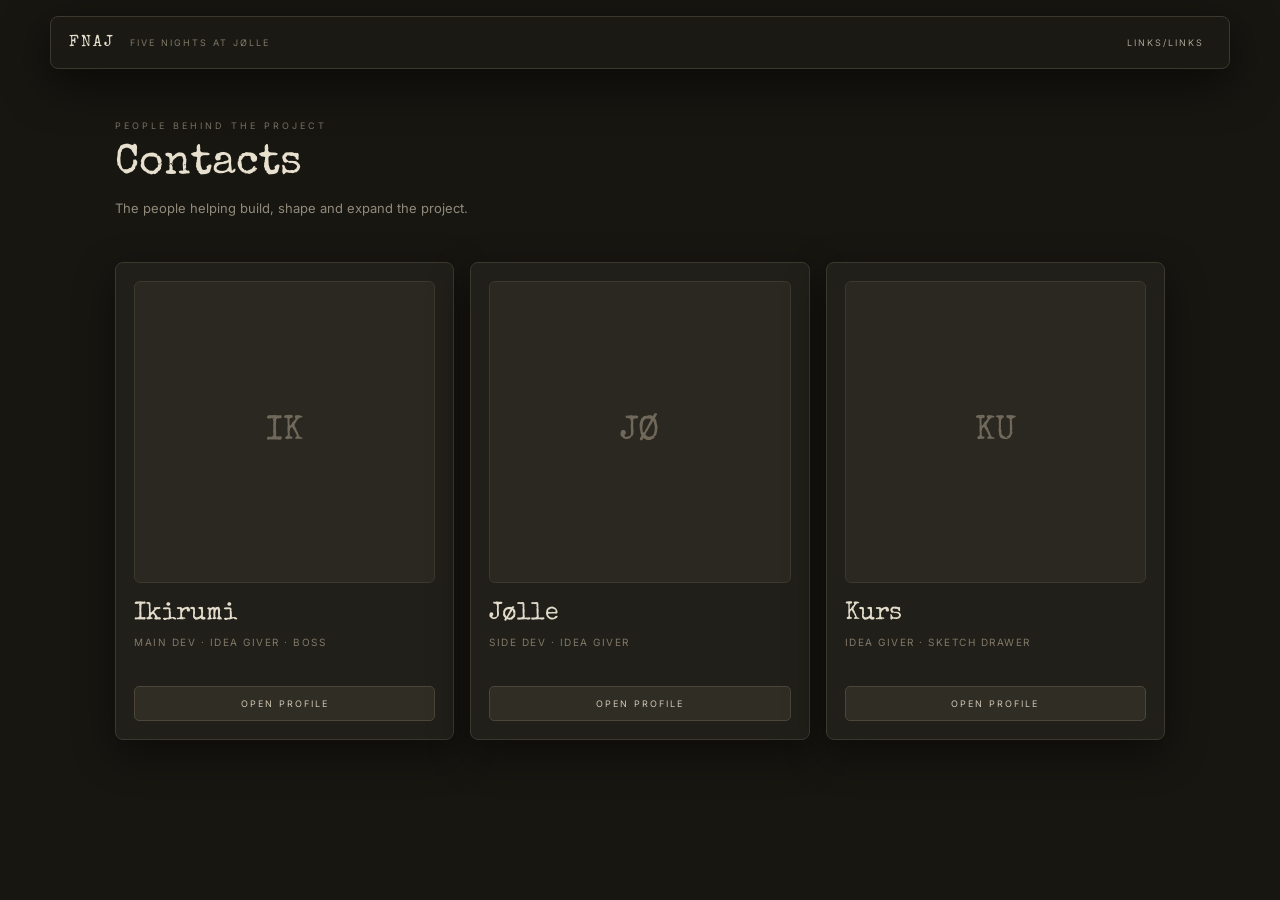
==== contacts/index.html @ e5ec55b0 "Add contacts page and profiles" ====
<!DOCTYPE html><html lang="en"><head><meta charset="UTF-8"><meta name="viewport" content="width=device-width,initial-scale=1"><title>Contacts — FNAJ</title><link rel="preconnect" href="https://fonts.googleapis.com"><link rel="preconnect" href="https://fonts.gstatic.com" crossorigin><link href="https://fonts.googleapis.com/css2?family=Inter:wght@400;500;600&family=Special+Elite&display=swap" rel="stylesheet"><link rel="stylesheet" href="../dropdown/style.css"><style>
*{box-sizing:border-box}html{scroll-behavior:smooth}body{margin:0;min-height:100vh;background:#171611;color:#d9d2c2;font-family:Inter,Arial,sans-serif;padding:120px 22px 70px}main{max-width:1050px;margin:auto}.eyebrow{font-size:9px;letter-spacing:3px;text-transform:uppercase;color:#777164;margin-bottom:12px}.title{font:42px "Special Elite",serif;color:#e8e0cf;margin:0 0 12px}.intro{max-width:650px;color:#918a7c;font-size:13px;line-height:1.8;margin:0 0 42px}.contacts{display:grid;grid-template-columns:repeat(3,1fr);gap:16px}.card{background:#211f19;border:1px solid #3b382e;border-radius:8px;padding:18px;box-shadow:0 14px 40px #0007;transition:transform .2s,border-color .2s}.card:hover{transform:translateY(-3px);border-color:#5b5547}.portrait{width:100%;aspect-ratio:1/1;background:#2a2821;border:1px solid #3b382e;border-radius:6px;overflow:hidden;margin-bottom:18px;display:flex;align-items:center;justify-content:center;color:#70695b;font:34px "Special Elite",serif}.portrait img{width:100%;height:100%;object-fit:cover;display:block}.name{font:25px "Special Elite",serif;color:#e4dccb;margin-bottom:8px}.role{font-size:10px;letter-spacing:1.5px;text-transform:uppercase;color:#817969;line-height:1.7;min-height:34px}.open-profile{margin-top:18px;width:100%;padding:11px 13px;border:1px solid #4b4639;border-radius:5px;background:#302d25;color:#cfc6b5;font:9px Inter,Arial,sans-serif;letter-spacing:2px;text-transform:uppercase;cursor:pointer}.open-profile:hover{background:#3a362c;color:#eee8d9}.modal{position:fixed;inset:0;background:#080806b8;backdrop-filter:blur(8px);display:none;align-items:center;justify-content:center;padding:20px;z-index:200}.modal.open{display:flex}.profile{width:min(560px,100%);background:#211f19;border:1px solid #4a4538;border-radius:8px;box-shadow:0 25px 80px #000b;padding:22px;position:relative}.close{position:absolute;right:15px;top:13px;border:0;background:transparent;color:#8f887a;font-size:22px;cursor:pointer}.profile-grid{display:grid;grid-template-columns:150px 1fr;gap:22px;align-items:start}.profile .portrait{margin:0}.profile h2{font:30px "Special Elite",serif;color:#e8e0cf;margin:2px 0 10px}.profile p{color:#a59d8e;font-size:13px;line-height:1.8;margin:0}.profile .label{font-size:8px;letter-spacing:2px;text-transform:uppercase;color:#716b5e;margin:15px 0 5px}@media(max-width:760px){body{padding:100px 15px 45px}.title{font-size:34px}.contacts{grid-template-columns:1fr}.card{display:grid;grid-template-columns:105px 1fr;column-gap:15px}.card .portrait{grid-row:1/4;margin:0}.card .name{margin-top:4px}.card .role{min-height:0}.card .open-profile{margin-top:12px}.profile-grid{grid-template-columns:95px 1fr;gap:15px}.profile h2{font-size:25px}}
</style></head><body><header><div class="site-nav"><a class="site-logo" href="../home/">FNAJ <span>FIVE NIGHTS AT JØLLE</span></a><div class="site-nav-wrap"><nav><div class="universal-dropdown" id="currentDropdown"><button class="universal-dropdown-toggle" type="button" aria-expanded="false">Contacts/contacts</button><div class="universal-dropdown-menu"><small>Home</small><a href="../home/">Home/home</a><a href="../home/#project">Home/project</a><a href="../home/#faq">Home/FAQ</a><a href="../home/#contact">Home/Contact</a><div class="nav-separator"></div><small>Game</small><a href="../game/">Game/game</a><div class="nav-separator"></div><small>Gallery</small><a href="../gallery/">Gallery/gallery</a><div class="nav-separator"></div><small>Links</small><a href="../link-list/">Links/links</a><div class="nav-separator"></div><small>Contacts</small><a href="../contacts/">Contacts/contacts</a></div></div></nav><button class="menu-toggle" type="button" aria-label="Open menu" aria-expanded="false">Contacts/contacts</button></div></div></header><main><div class="eyebrow">People behind the project</div><h1 class="title">Contacts</h1><p class="intro">The people helping build, shape and expand the project.</p><section class="contacts">
<article class="card"><div class="portrait"><img src="Images/Ikirumi.png" alt="Ikirumi" onerror="this.remove()"><span>IK</span></div><div class="name">Ikirumi</div><div class="role">Main dev · Idea giver · Boss</div><button class="open-profile" data-profile="ikirumi">Open profile</button></article>
<article class="card"><div class="portrait"><img src="Images/Jolle.png" alt="Jølle" onerror="this.remove()"><span>JØ</span></div><div class="name">Jølle</div><div class="role">Side dev · Idea giver</div><button class="open-profile" data-profile="jolle">Open profile</button></article>
<article class="card"><div class="portrait"><img src="Images/Kurs.png" alt="Kurs" onerror="this.remove()"><span>KU</span></div><div class="name">Kurs</div><div class="role">Idea giver · Sketch drawer</div><button class="open-profile" data-profile="kurs">Open profile</button></article>
</section></main><div class="modal" id="profileModal"><div class="profile"><button class="close" id="closeProfile" aria-label="Close profile">×</button><div class="profile-grid"><div class="portrait" id="profilePortrait"></div><div><h2 id="profileName"></h2><div class="label">Role</div><p id="profileRole"></p><div class="label">Contribution</div><p id="profileContribution"></p></div></div></div></div><script src="../dropdown/script.js"></script><script>
const profiles={ikirumi:{name:"Ikirumi",role:"Main developer",contribution:"Main development, ideas and overall project direction.",image:"Images/Ikirumi.png",initials:"IK"},jolle:{name:"Jølle",role:"Side developer",contribution:"Development support and ideas.",image:"Images/Jolle.png",initials:"JØ"},kurs:{name:"Kurs",role:"Idea giver",contribution:"Ideas and sketch drawing.",image:"Images/Kurs.png",initials:"KU"}};const modal=document.getElementById("profileModal"),pn=document.getElementById("profileName"),pr=document.getElementById("profileRole"),pc=document.getElementById("profileContribution"),pp=document.getElementById("profilePortrait");document.querySelectorAll(".open-profile").forEach(b=>b.addEventListener("click",()=>{const p=profiles[b.dataset.profile];pn.textContent=p.name;pr.textContent=p.role;pc.textContent=p.contribution;pp.innerHTML='<span>'+p.initials+'</span><img src="'+p.image+'" alt="" onerror="this.remove()">';modal.classList.add("open")}));document.getElementById("closeProfile").onclick=()=>modal.classList.remove("open");modal.addEventListener("click",e=>{if(e.target===modal)modal.classList.remove("open")});document.addEventListener("keydown",e=>{if(e.key==="Escape")modal.classList.remove("open")});
</script></body></html>
---- dropdown/style.css ----
header{position:fixed;top:0;left:0;right:0;z-index:100;padding:16px 22px;font-family:Inter,Arial,sans-serif}.site-nav{max-width:1180px;margin:auto;padding:10px 12px 10px 18px;display:flex;align-items:center;justify-content:space-between;background:rgba(27,26,21,.94);border:1px solid #3b382e;border-radius:8px;box-shadow:0 14px 45px #0009;backdrop-filter:blur(16px)}.site-logo{font-family:"Special Elite",serif;font-size:16px;letter-spacing:2px;color:#e5dfcf;text-decoration:none;white-space:nowrap}.site-logo span{font:9px Inter,sans-serif;color:#817967;letter-spacing:2px;margin-left:8px}.site-nav-wrap{display:flex;align-items:center}.site-nav nav{display:flex;align-items:center;gap:4px}.universal-dropdown{position:relative}.universal-dropdown-toggle{border:0;background:transparent;color:#aaa394;font:9px Inter,Arial,sans-serif;letter-spacing:2px;text-transform:uppercase;padding:10px 13px;border-radius:5px;cursor:pointer}.universal-dropdown-toggle:hover,.universal-dropdown-toggle:focus-visible{color:#eee8d9;background:#343127;outline:none}.universal-dropdown-menu{position:absolute;top:calc(100% + 7px);right:0;width:235px;max-height:70vh;overflow-y:auto;padding:6px;background:#1b1a15;border:1px solid #3b382e;border-radius:6px;box-shadow:0 14px 35px #0009;opacity:0;visibility:hidden;pointer-events:none;transform:translateY(-6px);transition:opacity .2s,transform .2s,visibility .2s}.universal-dropdown.open .universal-dropdown-menu{opacity:1;visibility:visible;pointer-events:auto;transform:none}.universal-dropdown-menu a{display:block!important;color:#aaa394;text-decoration:none;font:9px Inter,Arial,sans-serif;letter-spacing:2px;text-transform:uppercase;padding:11px 13px;border-radius:5px}.universal-dropdown-menu a:hover,.universal-dropdown-menu a:focus-visible{color:#eee8d9;background:#343127;outline:none}.universal-dropdown-menu small{display:block;padding:9px 13px 5px;color:#777164;font:8px Inter,Arial,sans-serif;letter-spacing:2px;text-transform:uppercase}.nav-separator{height:1px;background:#3b382e;margin:6px 4px}.menu-toggle{display:none;background:#1b1a15;border:1px solid #494438;color:#c9c1b0;border-radius:5px;width:40px;height:38px;font-size:18px;cursor:pointer}.menu-toggle:focus-visible{outline:2px solid #827764;outline-offset:2px}@media(max-width:760px){html,body{overflow-x:hidden}.menu-open{overflow:hidden!important;height:100%!important}.site-nav{position:relative!important}.site-nav-wrap{position:relative!important;display:flex!important;align-items:center!important}.site-nav nav{position:absolute!important;top:calc(100% + 7px)!important;right:0!important;left:auto!important;width:235px!important;height:auto!important;max-height:70vh!important;padding:6px!important;background:#1b1a15!important;border:1px solid #3b382e!important;border-radius:6px!important;box-shadow:0 14px 35px #0009!important;overflow-y:auto!important;display:none!important;flex-direction:column!important;align-items:stretch!important;gap:0!important;z-index:9999!important}.site-nav nav.open{display:flex!important}.universal-dropdown{position:static!important;width:auto!important}.universal-dropdown-toggle{display:none!important}.universal-dropdown-menu{position:static!important;width:auto!important;max-height:none!important;box-sizing:border-box!important;padding:0!important;background:transparent!important;border:0!important;border-radius:0!important;box-shadow:none!important;overflow:visible!important;opacity:1!important;visibility:visible!important;pointer-events:auto!important;transform:none!important;display:block!important}.universal-dropdown-menu a{display:block!important;width:auto!important;padding:11px 13px!important;font-size:9px!important;border-radius:5px!important}.universal-dropdown-menu small{display:block!important;padding:9px 13px 5px!important;font-size:8px!important}.nav-separator{height:1px!important;background:#3b382e!important;margin:6px 4px!important}.site-logo{position:relative!important;z-index:10001!important}.menu-toggle{display:block!important;position:relative!important;z-index:10002!important;width:auto!important;min-width:90px!important;height:38px!important;padding:10px 13px!important;background:#1b1a15!important;border:1px solid #494438!important;border-radius:5px!important;color:#aaa394!important;font:9px Inter,Arial,sans-serif!important;letter-spacing:2px!important;text-transform:uppercase!important;cursor:pointer!important;box-shadow:none!important;outline:none!important}.menu-toggle:focus-visible{outline:2px solid #827764!important;outline-offset:2px}}.universal-dropdown-toggle::before,.universal-dropdown-toggle::after{display:none!important}.universal-dropdown-toggle{box-shadow:none!important;background:transparent!important;appearance:none!important;-webkit-appearance:none!important}.menu-toggle::before,.menu-toggle::after{content:none!important;display:none!important;}
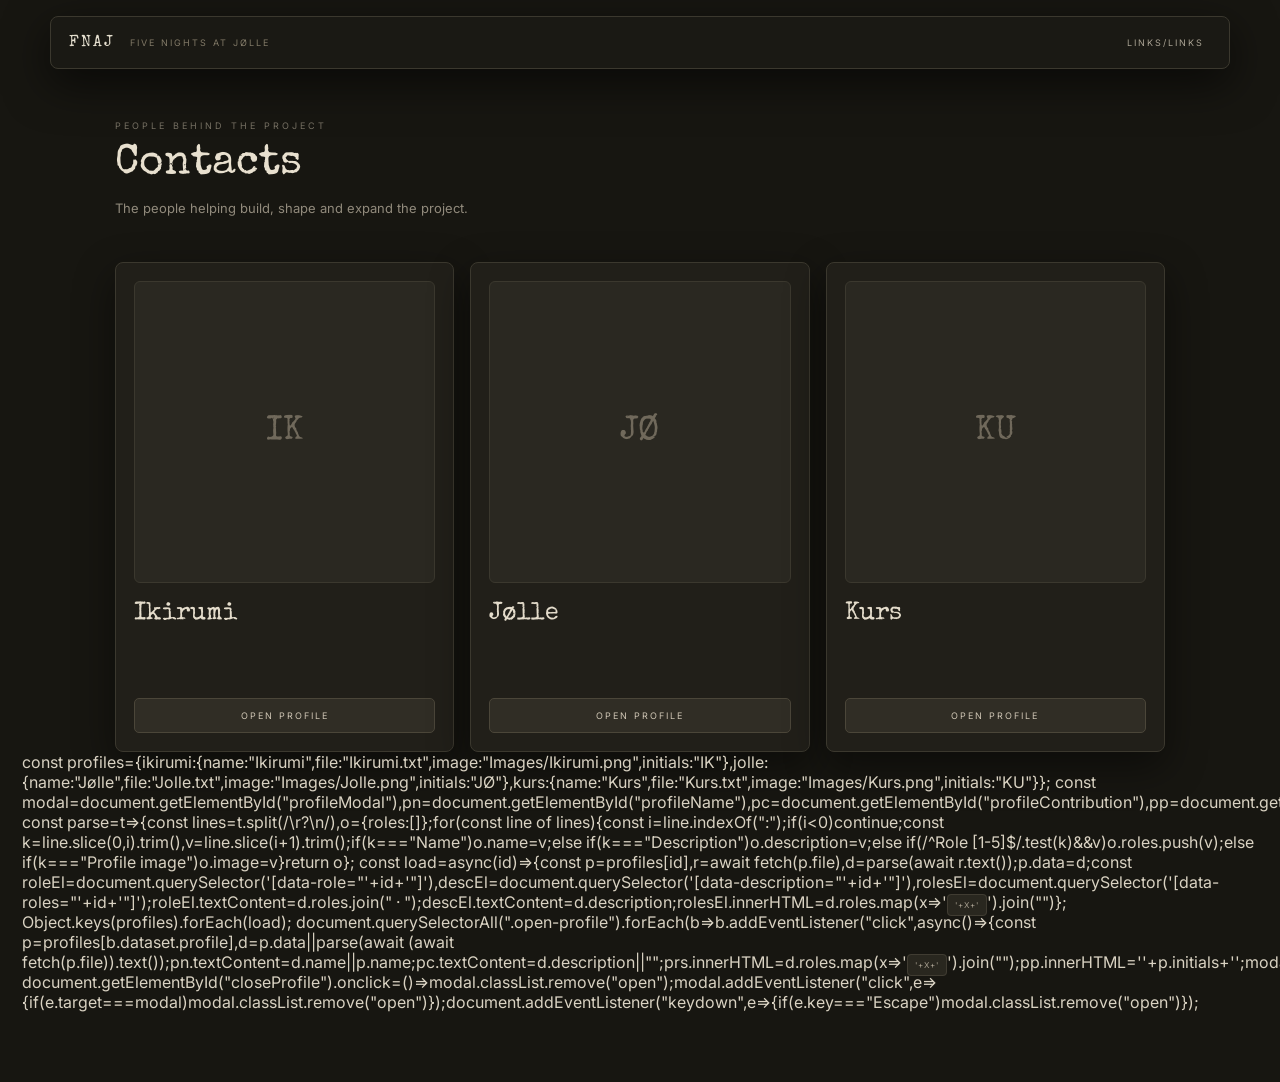
==== commit 2955a465: "Add contact descriptions and five role slots" ====
--- a/contacts/index.html
+++ b/contacts/index.html
@@ -1,9 +1,17 @@
 <!DOCTYPE html><html lang="en"><head><meta charset="UTF-8"><meta name="viewport" content="width=device-width,initial-scale=1"><title>Contacts — FNAJ</title><link rel="preconnect" href="https://fonts.googleapis.com"><link rel="preconnect" href="https://fonts.gstatic.com" crossorigin><link href="https://fonts.googleapis.com/css2?family=Inter:wght@400;500;600&family=Special+Elite&display=swap" rel="stylesheet"><link rel="stylesheet" href="../dropdown/style.css"><style>
-*{box-sizing:border-box}html{scroll-behavior:smooth}body{margin:0;min-height:100vh;background:#171611;color:#d9d2c2;font-family:Inter,Arial,sans-serif;padding:120px 22px 70px}main{max-width:1050px;margin:auto}.eyebrow{font-size:9px;letter-spacing:3px;text-transform:uppercase;color:#777164;margin-bottom:12px}.title{font:42px "Special Elite",serif;color:#e8e0cf;margin:0 0 12px}.intro{max-width:650px;color:#918a7c;font-size:13px;line-height:1.8;margin:0 0 42px}.contacts{display:grid;grid-template-columns:repeat(3,1fr);gap:16px}.card{background:#211f19;border:1px solid #3b382e;border-radius:8px;padding:18px;box-shadow:0 14px 40px #0007;transition:transform .2s,border-color .2s}.card:hover{transform:translateY(-3px);border-color:#5b5547}.portrait{width:100%;aspect-ratio:1/1;background:#2a2821;border:1px solid #3b382e;border-radius:6px;overflow:hidden;margin-bottom:18px;display:flex;align-items:center;justify-content:center;color:#70695b;font:34px "Special Elite",serif}.portrait img{width:100%;height:100%;object-fit:cover;display:block}.name{font:25px "Special Elite",serif;color:#e4dccb;margin-bottom:8px}.role{font-size:10px;letter-spacing:1.5px;text-transform:uppercase;color:#817969;line-height:1.7;min-height:34px}.open-profile{margin-top:18px;width:100%;padding:11px 13px;border:1px solid #4b4639;border-radius:5px;background:#302d25;color:#cfc6b5;font:9px Inter,Arial,sans-serif;letter-spacing:2px;text-transform:uppercase;cursor:pointer}.open-profile:hover{background:#3a362c;color:#eee8d9}.modal{position:fixed;inset:0;background:#080806b8;backdrop-filter:blur(8px);display:none;align-items:center;justify-content:center;padding:20px;z-index:200}.modal.open{display:flex}.profile{width:min(560px,100%);background:#211f19;border:1px solid #4a4538;border-radius:8px;box-shadow:0 25px 80px #000b;padding:22px;position:relative}.close{position:absolute;right:15px;top:13px;border:0;background:transparent;color:#8f887a;font-size:22px;cursor:pointer}.profile-grid{display:grid;grid-template-columns:150px 1fr;gap:22px;align-items:start}.profile .portrait{margin:0}.profile h2{font:30px "Special Elite",serif;color:#e8e0cf;margin:2px 0 10px}.profile p{color:#a59d8e;font-size:13px;line-height:1.8;margin:0}.profile .label{font-size:8px;letter-spacing:2px;text-transform:uppercase;color:#716b5e;margin:15px 0 5px}@media(max-width:760px){body{padding:100px 15px 45px}.title{font-size:34px}.contacts{grid-template-columns:1fr}.card{display:grid;grid-template-columns:105px 1fr;column-gap:15px}.card .portrait{grid-row:1/4;margin:0}.card .name{margin-top:4px}.card .role{min-height:0}.card .open-profile{margin-top:12px}.profile-grid{grid-template-columns:95px 1fr;gap:15px}.profile h2{font-size:25px}}
+*{box-sizing:border-box}html{scroll-behavior:smooth}body{margin:0;min-height:100vh;background:#171611;color:#d9d2c2;font-family:Inter,Arial,sans-serif;padding:120px 22px 70px}main{max-width:1050px;margin:auto}.eyebrow{font-size:9px;letter-spacing:3px;text-transform:uppercase;color:#777164;margin-bottom:12px}.title{font:42px "Special Elite",serif;color:#e8e0cf;margin:0 0 12px}.intro{max-width:650px;color:#918a7c;font-size:13px;line-height:1.8;margin:0 0 42px}.contacts{display:grid;grid-template-columns:repeat(3,1fr);gap:16px}.card{background:#211f19;border:1px solid #3b382e;border-radius:8px;padding:18px;box-shadow:0 14px 40px #0007;transition:transform .2s,border-color .2s}.card:hover{transform:translateY(-3px);border-color:#5b5547}.portrait{width:100%;aspect-ratio:1/1;background:#2a2821;border:1px solid #3b382e;border-radius:6px;overflow:hidden;margin-bottom:18px;display:flex;align-items:center;justify-content:center;color:#70695b;font:34px "Special Elite",serif}.portrait img{width:100%;height:100%;object-fit:cover;display:block}.name{font:25px "Special Elite",serif;color:#e4dccb;margin-bottom:8px}.role{font-size:10px;letter-spacing:1.5px;text-transform:uppercase;color:#817969;line-height:1.7;min-height:34px}.description{color:#a59d8e;font-size:12px;line-height:1.7;margin:12px 0 0}.role-list{display:flex;flex-wrap:wrap;gap:5px;margin-top:10px}.role-slot{font-size:8px;letter-spacing:1px;text-transform:uppercase;color:#a9a191;border:1px solid #403c32;background:#29271f;border-radius:4px;padding:5px 7px}.open-profile{margin-top:18px;width:100%;padding:11px 13px;border:1px solid #4b4639;border-radius:5px;background:#302d25;color:#cfc6b5;font:9px Inter,Arial,sans-serif;letter-spacing:2px;text-transform:uppercase;cursor:pointer}.open-profile:hover{background:#3a362c;color:#eee8d9}.modal{position:fixed;inset:0;background:#080806b8;backdrop-filter:blur(8px);display:none;align-items:center;justify-content:center;padding:20px;z-index:200}.modal.open{display:flex}.profile{width:min(560px,100%);background:#211f19;border:1px solid #4a4538;border-radius:8px;box-shadow:0 25px 80px #000b;padding:22px;position:relative}.close{position:absolute;right:15px;top:13px;border:0;background:transparent;color:#8f887a;font-size:22px;cursor:pointer}.profile-grid{display:grid;grid-template-columns:150px 1fr;gap:22px;align-items:start}.profile .portrait{margin:0}.profile h2{font:30px "Special Elite",serif;color:#e8e0cf;margin:2px 0 10px}.profile p{color:#a59d8e;font-size:13px;line-height:1.8;margin:0}.profile .label{font-size:8px;letter-spacing:2px;text-transform:uppercase;color:#716b5e;margin:15px 0 5px}@media(max-width:760px){body{padding:100px 15px 45px}.title{font-size:34px}.contacts{grid-template-columns:1fr}.card{display:grid;grid-template-columns:105px 1fr;column-gap:15px}.card .portrait{grid-row:1/4;margin:0}.card .name{margin-top:4px}.card .role{min-height:0}.card .open-profile{margin-top:12px}.profile-grid{grid-template-columns:95px 1fr;gap:15px}.profile h2{font-size:25px}}
 </style></head><body><header><div class="site-nav"><a class="site-logo" href="../home/">FNAJ <span>FIVE NIGHTS AT JØLLE</span></a><div class="site-nav-wrap"><nav><div class="universal-dropdown" id="currentDropdown"><button class="universal-dropdown-toggle" type="button" aria-expanded="false">Contacts/contacts</button><div class="universal-dropdown-menu"><small>Home</small><a href="../home/">Home/home</a><a href="../home/#project">Home/project</a><a href="../home/#faq">Home/FAQ</a><a href="../home/#contact">Home/Contact</a><div class="nav-separator"></div><small>Game</small><a href="../game/">Game/game</a><div class="nav-separator"></div><small>Gallery</small><a href="../gallery/">Gallery/gallery</a><div class="nav-separator"></div><small>Links</small><a href="../link-list/">Links/links</a><div class="nav-separator"></div><small>Contacts</small><a href="../contacts/">Contacts/contacts</a></div></div></nav><button class="menu-toggle" type="button" aria-label="Open menu" aria-expanded="false">Contacts/contacts</button></div></div></header><main><div class="eyebrow">People behind the project</div><h1 class="title">Contacts</h1><p class="intro">The people helping build, shape and expand the project.</p><section class="contacts">
-<article class="card"><div class="portrait"><img src="Images/Ikirumi.png" alt="Ikirumi" onerror="this.remove()"><span>IK</span></div><div class="name">Ikirumi</div><div class="role">Main dev · Idea giver · Boss</div><button class="open-profile" data-profile="ikirumi">Open profile</button></article>
-<article class="card"><div class="portrait"><img src="Images/Jolle.png" alt="Jølle" onerror="this.remove()"><span>JØ</span></div><div class="name">Jølle</div><div class="role">Side dev · Idea giver</div><button class="open-profile" data-profile="jolle">Open profile</button></article>
-<article class="card"><div class="portrait"><img src="Images/Kurs.png" alt="Kurs" onerror="this.remove()"><span>KU</span></div><div class="name">Kurs</div><div class="role">Idea giver · Sketch drawer</div><button class="open-profile" data-profile="kurs">Open profile</button></article>
-</section></main><div class="modal" id="profileModal"><div class="profile"><button class="close" id="closeProfile" aria-label="Close profile">×</button><div class="profile-grid"><div class="portrait" id="profilePortrait"></div><div><h2 id="profileName"></h2><div class="label">Role</div><p id="profileRole"></p><div class="label">Contribution</div><p id="profileContribution"></p></div></div></div></div><script src="../dropdown/script.js"></script><script>
+<article class="card"><div class="portrait"><img src="Images/Ikirumi.png" alt="Ikirumi" onerror="this.remove()"><span>IK</span></div><div class="name">Ikirumi</div><div class="role" data-role="ikirumi"></div><div class="description" data-description="ikirumi"></div><div class="role-list" data-roles="ikirumi"></div><button class="open-profile" data-profile="ikirumi">Open profile</button></article>
+<article class="card"><div class="portrait"><img src="Images/Jolle.png" alt="Jølle" onerror="this.remove()"><span>JØ</span></div><div class="name">Jølle</div><div class="role" data-role="jolle"></div><div class="description" data-description="jolle"></div><div class="role-list" data-roles="jolle"></div><button class="open-profile" data-profile="jolle">Open profile</button></article>
+<article class="card"><div class="portrait"><img src="Images/Kurs.png" alt="Kurs" onerror="this.remove()"><span>KU</span></div><div class="name">Kurs</div><div class="role" data-role="kurs"></div><div class="description" data-description="kurs"></div><div class="role-list" data-roles="kurs"></div><button class="open-profile" data-profile="kurs">Open profile</button></article>
+</section></main><div class="modal" id="profileModal"><div class="profile"><button class="close" id="closeProfile" aria-label="Close profile">×</button><div class="profile-grid"><div class="portrait" id="profilePortrait"></div><div><h2 id="profileName"></h2><div class="label">Description</div><p id="profileContribution"></p><div class="label">Roles</div><div class="role-list" id="profileRoles"></div></div></div></div></div><script src="../dropdown/script.js"></script><script>
 const profiles={ikirumi:{name:"Ikirumi",role:"Main developer",contribution:"Main development, ideas and overall project direction.",image:"Images/Ikirumi.png",initials:"IK"},jolle:{name:"Jølle",role:"Side developer",contribution:"Development support and ideas.",image:"Images/Jolle.png",initials:"JØ"},kurs:{name:"Kurs",role:"Idea giver",contribution:"Ideas and sketch drawing.",image:"Images/Kurs.png",initials:"KU"}};const modal=document.getElementById("profileModal"),pn=document.getElementById("profileName"),pr=document.getElementById("profileRole"),pc=document.getElementById("profileContribution"),pp=document.getElementById("profilePortrait");document.querySelectorAll(".open-profile").forEach(b=>b.addEventListener("click",()=>{const p=profiles[b.dataset.profile];pn.textContent=p.name;pr.textContent=p.role;pc.textContent=p.contribution;pp.innerHTML='<span>'+p.initials+'</span><img src="'+p.image+'" alt="" onerror="this.remove()">';modal.classList.add("open")}));document.getElementById("closeProfile").onclick=()=>modal.classList.remove("open");modal.addEventListener("click",e=>{if(e.target===modal)modal.classList.remove("open")});document.addEventListener("keydown",e=>{if(e.key==="Escape")modal.classList.remove("open")});
+</script></body></html<script>
+const profiles={ikirumi:{name:"Ikirumi",file:"Ikirumi.txt",image:"Images/Ikirumi.png",initials:"IK"},jolle:{name:"Jølle",file:"Jolle.txt",image:"Images/Jolle.png",initials:"JØ"},kurs:{name:"Kurs",file:"Kurs.txt",image:"Images/Kurs.png",initials:"KU"}};
+const modal=document.getElementById("profileModal"),pn=document.getElementById("profileName"),pc=document.getElementById("profileContribution"),pp=document.getElementById("profilePortrait"),prs=document.getElementById("profileRoles");
+const parse=t=>{const lines=t.split(/\r?\n/),o={roles:[]};for(const line of lines){const i=line.indexOf(":");if(i<0)continue;const k=line.slice(0,i).trim(),v=line.slice(i+1).trim();if(k==="Name")o.name=v;else if(k==="Description")o.description=v;else if(/^Role [1-5]$/.test(k)&&v)o.roles.push(v);else if(k==="Profile image")o.image=v}return o};
+const load=async(id)=>{const p=profiles[id],r=await fetch(p.file),d=parse(await r.text());p.data=d;const roleEl=document.querySelector('[data-role="'+id+'"]'),descEl=document.querySelector('[data-description="'+id+'"]'),rolesEl=document.querySelector('[data-roles="'+id+'"]');roleEl.textContent=d.roles.join(" · ");descEl.textContent=d.description;rolesEl.innerHTML=d.roles.map(x=>'<span class="role-slot">'+x+'</span>').join("")};
+Object.keys(profiles).forEach(load);
+document.querySelectorAll(".open-profile").forEach(b=>b.addEventListener("click",async()=>{const p=profiles[b.dataset.profile],d=p.data||parse(await (await fetch(p.file)).text());pn.textContent=d.name||p.name;pc.textContent=d.description||"";prs.innerHTML=d.roles.map(x=>'<span class="role-slot">'+x+'</span>').join("");pp.innerHTML='<span>'+p.initials+'</span><img src="'+(d.image||p.image)+'" alt="" onerror="this.remove()">';modal.classList.add("open")}));
+document.getElementById("closeProfile").onclick=()=>modal.classList.remove("open");modal.addEventListener("click",e=>{if(e.target===modal)modal.classList.remove("open")});document.addEventListener("keydown",e=>{if(e.key==="Escape")modal.classList.remove("open")});
 </script></body></html>
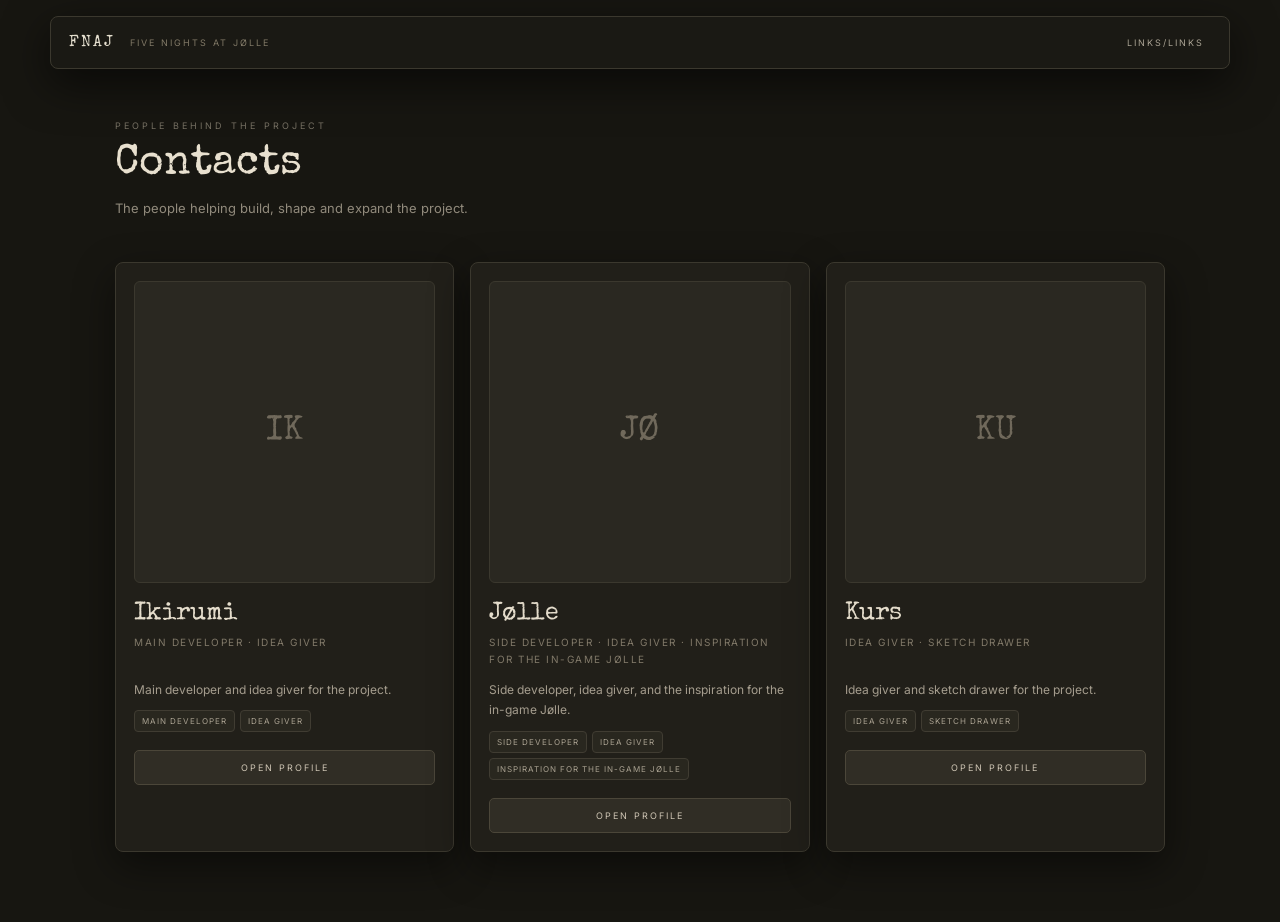
==== commit b91aeed2: "Fix contacts profile loading" ====
--- a/contacts/index.html
+++ b/contacts/index.html
@@ -5,13 +5,11 @@
 <article class="card"><div class="portrait"><img src="Images/Jolle.png" alt="Jølle" onerror="this.remove()"><span>JØ</span></div><div class="name">Jølle</div><div class="role" data-role="jolle"></div><div class="description" data-description="jolle"></div><div class="role-list" data-roles="jolle"></div><button class="open-profile" data-profile="jolle">Open profile</button></article>
 <article class="card"><div class="portrait"><img src="Images/Kurs.png" alt="Kurs" onerror="this.remove()"><span>KU</span></div><div class="name">Kurs</div><div class="role" data-role="kurs"></div><div class="description" data-description="kurs"></div><div class="role-list" data-roles="kurs"></div><button class="open-profile" data-profile="kurs">Open profile</button></article>
 </section></main><div class="modal" id="profileModal"><div class="profile"><button class="close" id="closeProfile" aria-label="Close profile">×</button><div class="profile-grid"><div class="portrait" id="profilePortrait"></div><div><h2 id="profileName"></h2><div class="label">Description</div><p id="profileContribution"></p><div class="label">Roles</div><div class="role-list" id="profileRoles"></div></div></div></div></div><script src="../dropdown/script.js"></script><script>
-const profiles={ikirumi:{name:"Ikirumi",role:"Main developer",contribution:"Main development, ideas and overall project direction.",image:"Images/Ikirumi.png",initials:"IK"},jolle:{name:"Jølle",role:"Side developer",contribution:"Development support and ideas.",image:"Images/Jolle.png",initials:"JØ"},kurs:{name:"Kurs",role:"Idea giver",contribution:"Ideas and sketch drawing.",image:"Images/Kurs.png",initials:"KU"}};const modal=document.getElementById("profileModal"),pn=document.getElementById("profileName"),pr=document.getElementById("profileRole"),pc=document.getElementById("profileContribution"),pp=document.getElementById("profilePortrait");document.querySelectorAll(".open-profile").forEach(b=>b.addEventListener("click",()=>{const p=profiles[b.dataset.profile];pn.textContent=p.name;pr.textContent=p.role;pc.textContent=p.contribution;pp.innerHTML='<span>'+p.initials+'</span><img src="'+p.image+'" alt="" onerror="this.remove()">';modal.classList.add("open")}));document.getElementById("closeProfile").onclick=()=>modal.classList.remove("open");modal.addEventListener("click",e=>{if(e.target===modal)modal.classList.remove("open")});document.addEventListener("keydown",e=>{if(e.key==="Escape")modal.classList.remove("open")});
-</script></body></html<script>
 const profiles={ikirumi:{name:"Ikirumi",file:"Ikirumi.txt",image:"Images/Ikirumi.png",initials:"IK"},jolle:{name:"Jølle",file:"Jolle.txt",image:"Images/Jolle.png",initials:"JØ"},kurs:{name:"Kurs",file:"Kurs.txt",image:"Images/Kurs.png",initials:"KU"}};
 const modal=document.getElementById("profileModal"),pn=document.getElementById("profileName"),pc=document.getElementById("profileContribution"),pp=document.getElementById("profilePortrait"),prs=document.getElementById("profileRoles");
-const parse=t=>{const lines=t.split(/\r?\n/),o={roles:[]};for(const line of lines){const i=line.indexOf(":");if(i<0)continue;const k=line.slice(0,i).trim(),v=line.slice(i+1).trim();if(k==="Name")o.name=v;else if(k==="Description")o.description=v;else if(/^Role [1-5]$/.test(k)&&v)o.roles.push(v);else if(k==="Profile image")o.image=v}return o};
-const load=async(id)=>{const p=profiles[id],r=await fetch(p.file),d=parse(await r.text());p.data=d;const roleEl=document.querySelector('[data-role="'+id+'"]'),descEl=document.querySelector('[data-description="'+id+'"]'),rolesEl=document.querySelector('[data-roles="'+id+'"]');roleEl.textContent=d.roles.join(" · ");descEl.textContent=d.description;rolesEl.innerHTML=d.roles.map(x=>'<span class="role-slot">'+x+'</span>').join("")};
+const parse=t=>{const o={roles:[]};t.split(/\r?\n/).forEach(line=>{const i=line.indexOf(":");if(i<0)return;const k=line.slice(0,i).trim(),v=line.slice(i+1).trim();if(k==="Name")o.name=v;else if(k==="Description")o.description=v;else if(/^Role [1-5]$/.test(k)&&v)o.roles.push(v);else if(k==="Profile image")o.image=v});return o};
+const load=async id=>{const p=profiles[id];try{const d=parse(await(await fetch(p.file,{cache:"no-store"})).text());p.data=d;document.querySelector('[data-role="'+id+'"]').textContent=d.roles.join(" · ");document.querySelector('[data-description="'+id+'"]').textContent=d.description||"";document.querySelector('[data-roles="'+id+'"]').innerHTML=d.roles.map(x=>'<span class="role-slot">'+x+'</span>').join("")}catch(e){}};
 Object.keys(profiles).forEach(load);
-document.querySelectorAll(".open-profile").forEach(b=>b.addEventListener("click",async()=>{const p=profiles[b.dataset.profile],d=p.data||parse(await (await fetch(p.file)).text());pn.textContent=d.name||p.name;pc.textContent=d.description||"";prs.innerHTML=d.roles.map(x=>'<span class="role-slot">'+x+'</span>').join("");pp.innerHTML='<span>'+p.initials+'</span><img src="'+(d.image||p.image)+'" alt="" onerror="this.remove()">';modal.classList.add("open")}));
+document.querySelectorAll(".open-profile").forEach(b=>b.addEventListener("click",async()=>{const p=profiles[b.dataset.profile];const d=p.data||parse(await(await fetch(p.file,{cache:"no-store"})).text());pn.textContent=d.name||p.name;pc.textContent=d.description||"";prs.innerHTML=d.roles.map(x=>'<span class="role-slot">'+x+'</span>').join("");pp.innerHTML='<span>'+p.initials+'</span><img src="'+(d.image||p.image)+'" alt="" onerror="this.remove()">';modal.classList.add("open")}));
 document.getElementById("closeProfile").onclick=()=>modal.classList.remove("open");modal.addEventListener("click",e=>{if(e.target===modal)modal.classList.remove("open")});document.addEventListener("keydown",e=>{if(e.key==="Escape")modal.classList.remove("open")});
 </script></body></html>
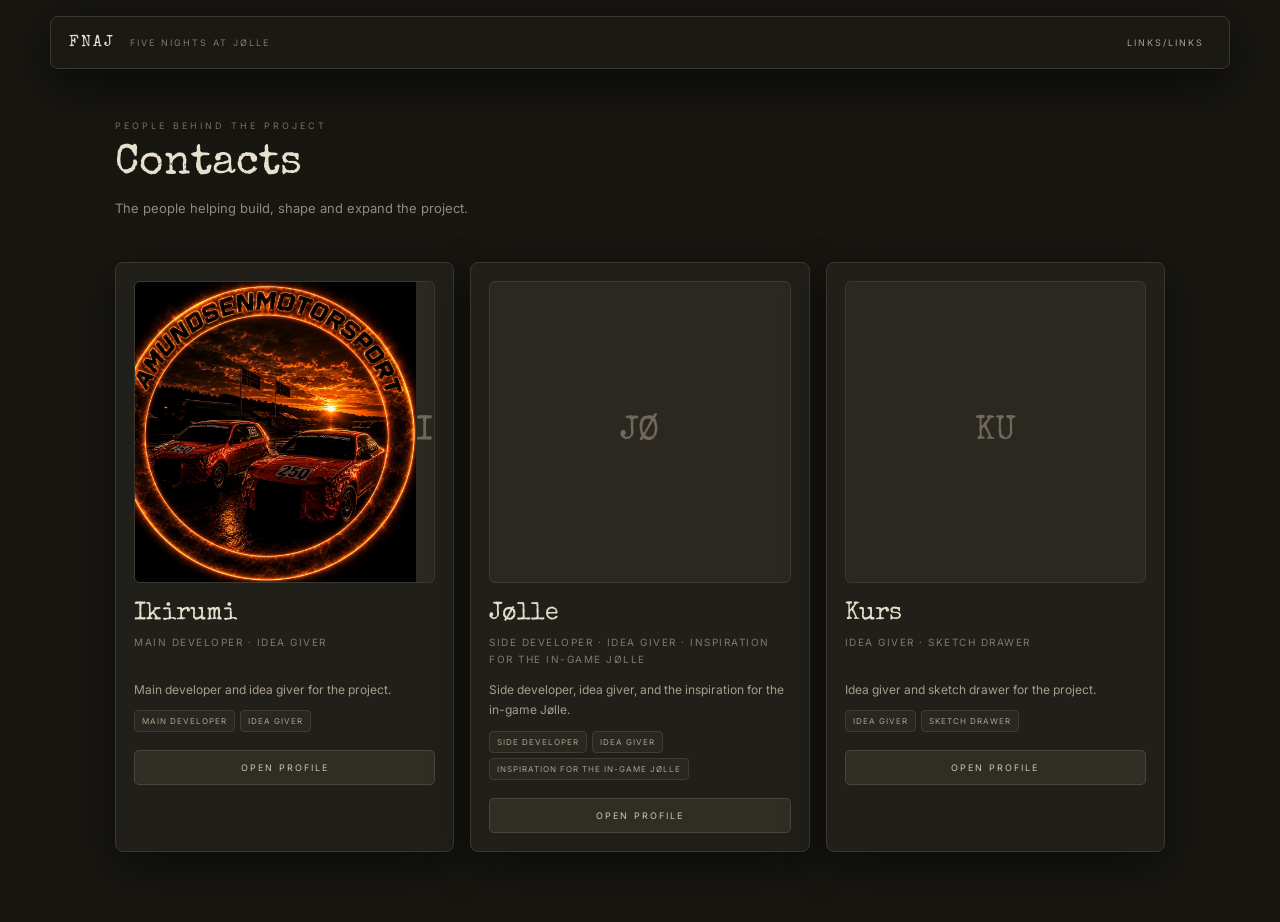
==== commit a7618c8a: "Fix contact profile image extensions" ====
--- a/contacts/index.html
+++ b/contacts/index.html
@@ -1,11 +1,11 @@
 <!DOCTYPE html><html lang="en"><head><meta charset="UTF-8"><meta name="viewport" content="width=device-width,initial-scale=1"><title>Contacts — FNAJ</title><link rel="preconnect" href="https://fonts.googleapis.com"><link rel="preconnect" href="https://fonts.gstatic.com" crossorigin><link href="https://fonts.googleapis.com/css2?family=Inter:wght@400;500;600&family=Special+Elite&display=swap" rel="stylesheet"><link rel="stylesheet" href="../dropdown/style.css"><style>
 *{box-sizing:border-box}html{scroll-behavior:smooth}body{margin:0;min-height:100vh;background:#171611;color:#d9d2c2;font-family:Inter,Arial,sans-serif;padding:120px 22px 70px}main{max-width:1050px;margin:auto}.eyebrow{font-size:9px;letter-spacing:3px;text-transform:uppercase;color:#777164;margin-bottom:12px}.title{font:42px "Special Elite",serif;color:#e8e0cf;margin:0 0 12px}.intro{max-width:650px;color:#918a7c;font-size:13px;line-height:1.8;margin:0 0 42px}.contacts{display:grid;grid-template-columns:repeat(3,1fr);gap:16px}.card{background:#211f19;border:1px solid #3b382e;border-radius:8px;padding:18px;box-shadow:0 14px 40px #0007;transition:transform .2s,border-color .2s}.card:hover{transform:translateY(-3px);border-color:#5b5547}.portrait{width:100%;aspect-ratio:1/1;background:#2a2821;border:1px solid #3b382e;border-radius:6px;overflow:hidden;margin-bottom:18px;display:flex;align-items:center;justify-content:center;color:#70695b;font:34px "Special Elite",serif}.portrait img{width:100%;height:100%;object-fit:cover;display:block}.name{font:25px "Special Elite",serif;color:#e4dccb;margin-bottom:8px}.role{font-size:10px;letter-spacing:1.5px;text-transform:uppercase;color:#817969;line-height:1.7;min-height:34px}.description{color:#a59d8e;font-size:12px;line-height:1.7;margin:12px 0 0}.role-list{display:flex;flex-wrap:wrap;gap:5px;margin-top:10px}.role-slot{font-size:8px;letter-spacing:1px;text-transform:uppercase;color:#a9a191;border:1px solid #403c32;background:#29271f;border-radius:4px;padding:5px 7px}.open-profile{margin-top:18px;width:100%;padding:11px 13px;border:1px solid #4b4639;border-radius:5px;background:#302d25;color:#cfc6b5;font:9px Inter,Arial,sans-serif;letter-spacing:2px;text-transform:uppercase;cursor:pointer}.open-profile:hover{background:#3a362c;color:#eee8d9}.modal{position:fixed;inset:0;background:#080806b8;backdrop-filter:blur(8px);display:none;align-items:center;justify-content:center;padding:20px;z-index:200}.modal.open{display:flex}.profile{width:min(560px,100%);background:#211f19;border:1px solid #4a4538;border-radius:8px;box-shadow:0 25px 80px #000b;padding:22px;position:relative}.close{position:absolute;right:15px;top:13px;border:0;background:transparent;color:#8f887a;font-size:22px;cursor:pointer}.profile-grid{display:grid;grid-template-columns:150px 1fr;gap:22px;align-items:start}.profile .portrait{margin:0}.profile h2{font:30px "Special Elite",serif;color:#e8e0cf;margin:2px 0 10px}.profile p{color:#a59d8e;font-size:13px;line-height:1.8;margin:0}.profile .label{font-size:8px;letter-spacing:2px;text-transform:uppercase;color:#716b5e;margin:15px 0 5px}@media(max-width:760px){body{padding:100px 15px 45px}.title{font-size:34px}.contacts{grid-template-columns:1fr}.card{display:grid;grid-template-columns:105px 1fr;column-gap:15px}.card .portrait{grid-row:1/4;margin:0}.card .name{margin-top:4px}.card .role{min-height:0}.card .open-profile{margin-top:12px}.profile-grid{grid-template-columns:95px 1fr;gap:15px}.profile h2{font-size:25px}}
 </style></head><body><header><div class="site-nav"><a class="site-logo" href="../home/">FNAJ <span>FIVE NIGHTS AT JØLLE</span></a><div class="site-nav-wrap"><nav><div class="universal-dropdown" id="currentDropdown"><button class="universal-dropdown-toggle" type="button" aria-expanded="false">Contacts/contacts</button><div class="universal-dropdown-menu"><small>Home</small><a href="../home/">Home/home</a><a href="../home/#project">Home/project</a><a href="../home/#faq">Home/FAQ</a><a href="../home/#contact">Home/Contact</a><div class="nav-separator"></div><small>Game</small><a href="../game/">Game/game</a><div class="nav-separator"></div><small>Gallery</small><a href="../gallery/">Gallery/gallery</a><div class="nav-separator"></div><small>Links</small><a href="../link-list/">Links/links</a><div class="nav-separator"></div><small>Contacts</small><a href="../contacts/">Contacts/contacts</a></div></div></nav><button class="menu-toggle" type="button" aria-label="Open menu" aria-expanded="false">Contacts/contacts</button></div></div></header><main><div class="eyebrow">People behind the project</div><h1 class="title">Contacts</h1><p class="intro">The people helping build, shape and expand the project.</p><section class="contacts">
-<article class="card"><div class="portrait"><img src="Images/Ikirumi.png" alt="Ikirumi" onerror="this.remove()"><span>IK</span></div><div class="name">Ikirumi</div><div class="role" data-role="ikirumi"></div><div class="description" data-description="ikirumi"></div><div class="role-list" data-roles="ikirumi"></div><button class="open-profile" data-profile="ikirumi">Open profile</button></article>
-<article class="card"><div class="portrait"><img src="Images/Jolle.png" alt="Jølle" onerror="this.remove()"><span>JØ</span></div><div class="name">Jølle</div><div class="role" data-role="jolle"></div><div class="description" data-description="jolle"></div><div class="role-list" data-roles="jolle"></div><button class="open-profile" data-profile="jolle">Open profile</button></article>
-<article class="card"><div class="portrait"><img src="Images/Kurs.png" alt="Kurs" onerror="this.remove()"><span>KU</span></div><div class="name">Kurs</div><div class="role" data-role="kurs"></div><div class="description" data-description="kurs"></div><div class="role-list" data-roles="kurs"></div><button class="open-profile" data-profile="kurs">Open profile</button></article>
+<article class="card"><div class="portrait"><img src="Images/Ikirumi.jpg" alt="Ikirumi" onerror="this.remove()"><span>IK</span></div><div class="name">Ikirumi</div><div class="role" data-role="ikirumi"></div><div class="description" data-description="ikirumi"></div><div class="role-list" data-roles="ikirumi"></div><button class="open-profile" data-profile="ikirumi">Open profile</button></article>
+<article class="card"><div class="portrait"><img src="Images/Jolle.jpg" alt="Jølle" onerror="this.remove()"><span>JØ</span></div><div class="name">Jølle</div><div class="role" data-role="jolle"></div><div class="description" data-description="jolle"></div><div class="role-list" data-roles="jolle"></div><button class="open-profile" data-profile="jolle">Open profile</button></article>
+<article class="card"><div class="portrait"><img src="Images/Kurs.jpg" alt="Kurs" onerror="this.remove()"><span>KU</span></div><div class="name">Kurs</div><div class="role" data-role="kurs"></div><div class="description" data-description="kurs"></div><div class="role-list" data-roles="kurs"></div><button class="open-profile" data-profile="kurs">Open profile</button></article>
 </section></main><div class="modal" id="profileModal"><div class="profile"><button class="close" id="closeProfile" aria-label="Close profile">×</button><div class="profile-grid"><div class="portrait" id="profilePortrait"></div><div><h2 id="profileName"></h2><div class="label">Description</div><p id="profileContribution"></p><div class="label">Roles</div><div class="role-list" id="profileRoles"></div></div></div></div></div><script src="../dropdown/script.js"></script><script>
-const profiles={ikirumi:{name:"Ikirumi",file:"Ikirumi.txt",image:"Images/Ikirumi.png",initials:"IK"},jolle:{name:"Jølle",file:"Jolle.txt",image:"Images/Jolle.png",initials:"JØ"},kurs:{name:"Kurs",file:"Kurs.txt",image:"Images/Kurs.png",initials:"KU"}};
+const profiles={ikirumi:{name:"Ikirumi",file:"Ikirumi.txt",image:"Images/Ikirumi.jpg",initials:"IK"},jolle:{name:"Jølle",file:"Jolle.txt",image:"Images/Jolle.jpg",initials:"JØ"},kurs:{name:"Kurs",file:"Kurs.txt",image:"Images/Kurs.jpg",initials:"KU"}};
 const modal=document.getElementById("profileModal"),pn=document.getElementById("profileName"),pc=document.getElementById("profileContribution"),pp=document.getElementById("profilePortrait"),prs=document.getElementById("profileRoles");
 const parse=t=>{const o={roles:[]};t.split(/\r?\n/).forEach(line=>{const i=line.indexOf(":");if(i<0)return;const k=line.slice(0,i).trim(),v=line.slice(i+1).trim();if(k==="Name")o.name=v;else if(k==="Description")o.description=v;else if(/^Role [1-5]$/.test(k)&&v)o.roles.push(v);else if(k==="Profile image")o.image=v});return o};
 const load=async id=>{const p=profiles[id];try{const d=parse(await(await fetch(p.file,{cache:"no-store"})).text());p.data=d;document.querySelector('[data-role="'+id+'"]').textContent=d.roles.join(" · ");document.querySelector('[data-description="'+id+'"]').textContent=d.description||"";document.querySelector('[data-roles="'+id+'"]').innerHTML=d.roles.map(x=>'<span class="role-slot">'+x+'</span>').join("")}catch(e){}};
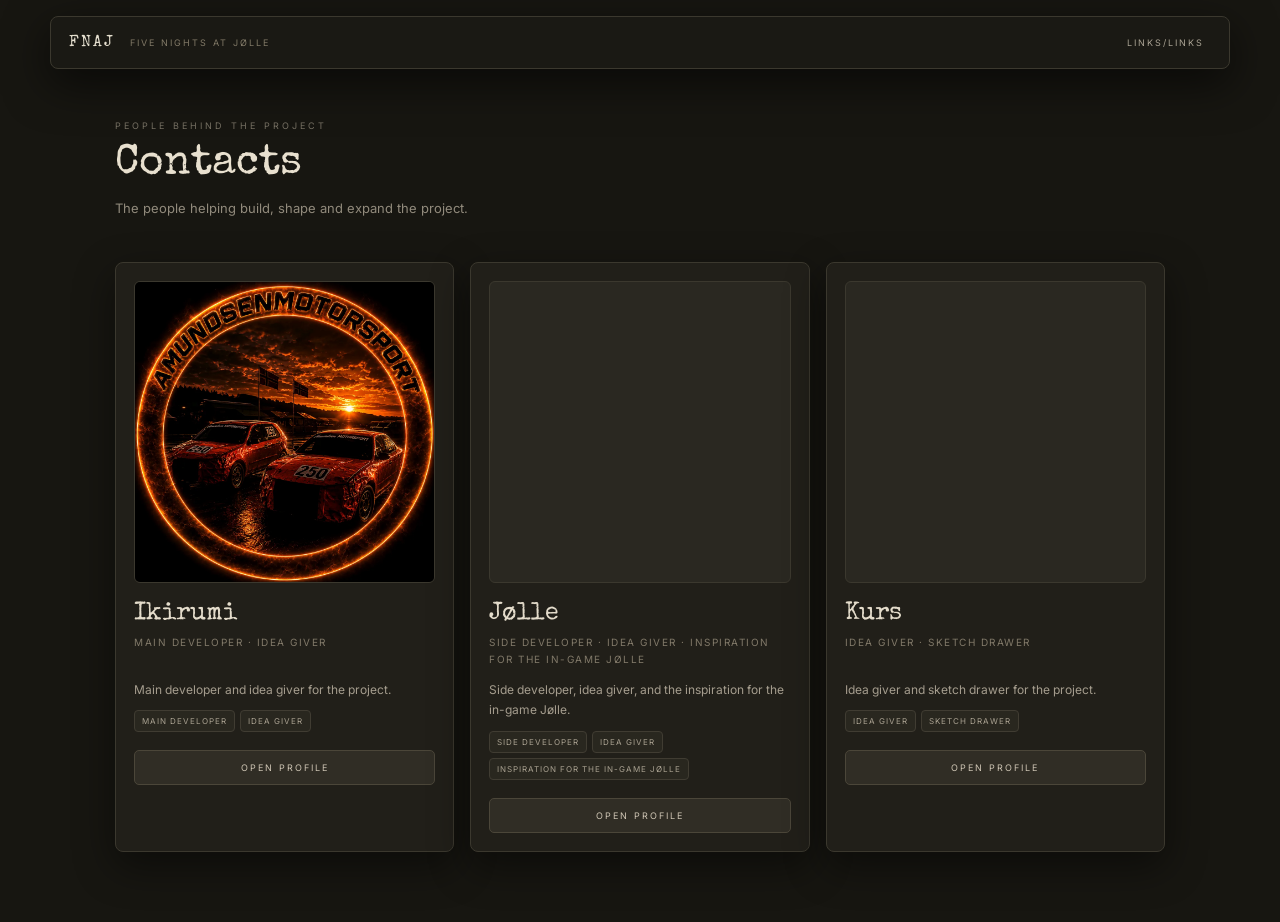
==== commit d0b0ef65: "Fix contact profile images and remove initials" ====
--- a/contacts/index.html
+++ b/contacts/index.html
@@ -1,9 +1,9 @@
 <!DOCTYPE html><html lang="en"><head><meta charset="UTF-8"><meta name="viewport" content="width=device-width,initial-scale=1"><title>Contacts — FNAJ</title><link rel="preconnect" href="https://fonts.googleapis.com"><link rel="preconnect" href="https://fonts.gstatic.com" crossorigin><link href="https://fonts.googleapis.com/css2?family=Inter:wght@400;500;600&family=Special+Elite&display=swap" rel="stylesheet"><link rel="stylesheet" href="../dropdown/style.css"><style>
 *{box-sizing:border-box}html{scroll-behavior:smooth}body{margin:0;min-height:100vh;background:#171611;color:#d9d2c2;font-family:Inter,Arial,sans-serif;padding:120px 22px 70px}main{max-width:1050px;margin:auto}.eyebrow{font-size:9px;letter-spacing:3px;text-transform:uppercase;color:#777164;margin-bottom:12px}.title{font:42px "Special Elite",serif;color:#e8e0cf;margin:0 0 12px}.intro{max-width:650px;color:#918a7c;font-size:13px;line-height:1.8;margin:0 0 42px}.contacts{display:grid;grid-template-columns:repeat(3,1fr);gap:16px}.card{background:#211f19;border:1px solid #3b382e;border-radius:8px;padding:18px;box-shadow:0 14px 40px #0007;transition:transform .2s,border-color .2s}.card:hover{transform:translateY(-3px);border-color:#5b5547}.portrait{width:100%;aspect-ratio:1/1;background:#2a2821;border:1px solid #3b382e;border-radius:6px;overflow:hidden;margin-bottom:18px;display:flex;align-items:center;justify-content:center;color:#70695b;font:34px "Special Elite",serif}.portrait img{width:100%;height:100%;object-fit:cover;display:block}.name{font:25px "Special Elite",serif;color:#e4dccb;margin-bottom:8px}.role{font-size:10px;letter-spacing:1.5px;text-transform:uppercase;color:#817969;line-height:1.7;min-height:34px}.description{color:#a59d8e;font-size:12px;line-height:1.7;margin:12px 0 0}.role-list{display:flex;flex-wrap:wrap;gap:5px;margin-top:10px}.role-slot{font-size:8px;letter-spacing:1px;text-transform:uppercase;color:#a9a191;border:1px solid #403c32;background:#29271f;border-radius:4px;padding:5px 7px}.open-profile{margin-top:18px;width:100%;padding:11px 13px;border:1px solid #4b4639;border-radius:5px;background:#302d25;color:#cfc6b5;font:9px Inter,Arial,sans-serif;letter-spacing:2px;text-transform:uppercase;cursor:pointer}.open-profile:hover{background:#3a362c;color:#eee8d9}.modal{position:fixed;inset:0;background:#080806b8;backdrop-filter:blur(8px);display:none;align-items:center;justify-content:center;padding:20px;z-index:200}.modal.open{display:flex}.profile{width:min(560px,100%);background:#211f19;border:1px solid #4a4538;border-radius:8px;box-shadow:0 25px 80px #000b;padding:22px;position:relative}.close{position:absolute;right:15px;top:13px;border:0;background:transparent;color:#8f887a;font-size:22px;cursor:pointer}.profile-grid{display:grid;grid-template-columns:150px 1fr;gap:22px;align-items:start}.profile .portrait{margin:0}.profile h2{font:30px "Special Elite",serif;color:#e8e0cf;margin:2px 0 10px}.profile p{color:#a59d8e;font-size:13px;line-height:1.8;margin:0}.profile .label{font-size:8px;letter-spacing:2px;text-transform:uppercase;color:#716b5e;margin:15px 0 5px}@media(max-width:760px){body{padding:100px 15px 45px}.title{font-size:34px}.contacts{grid-template-columns:1fr}.card{display:grid;grid-template-columns:105px 1fr;column-gap:15px}.card .portrait{grid-row:1/4;margin:0}.card .name{margin-top:4px}.card .role{min-height:0}.card .open-profile{margin-top:12px}.profile-grid{grid-template-columns:95px 1fr;gap:15px}.profile h2{font-size:25px}}
 </style></head><body><header><div class="site-nav"><a class="site-logo" href="../home/">FNAJ <span>FIVE NIGHTS AT JØLLE</span></a><div class="site-nav-wrap"><nav><div class="universal-dropdown" id="currentDropdown"><button class="universal-dropdown-toggle" type="button" aria-expanded="false">Contacts/contacts</button><div class="universal-dropdown-menu"><small>Home</small><a href="../home/">Home/home</a><a href="../home/#project">Home/project</a><a href="../home/#faq">Home/FAQ</a><a href="../home/#contact">Home/Contact</a><div class="nav-separator"></div><small>Game</small><a href="../game/">Game/game</a><div class="nav-separator"></div><small>Gallery</small><a href="../gallery/">Gallery/gallery</a><div class="nav-separator"></div><small>Links</small><a href="../link-list/">Links/links</a><div class="nav-separator"></div><small>Contacts</small><a href="../contacts/">Contacts/contacts</a></div></div></nav><button class="menu-toggle" type="button" aria-label="Open menu" aria-expanded="false">Contacts/contacts</button></div></div></header><main><div class="eyebrow">People behind the project</div><h1 class="title">Contacts</h1><p class="intro">The people helping build, shape and expand the project.</p><section class="contacts">
-<article class="card"><div class="portrait"><img src="Images/Ikirumi.jpg" alt="Ikirumi" onerror="this.remove()"><span>IK</span></div><div class="name">Ikirumi</div><div class="role" data-role="ikirumi"></div><div class="description" data-description="ikirumi"></div><div class="role-list" data-roles="ikirumi"></div><button class="open-profile" data-profile="ikirumi">Open profile</button></article>
-<article class="card"><div class="portrait"><img src="Images/Jolle.jpg" alt="Jølle" onerror="this.remove()"><span>JØ</span></div><div class="name">Jølle</div><div class="role" data-role="jolle"></div><div class="description" data-description="jolle"></div><div class="role-list" data-roles="jolle"></div><button class="open-profile" data-profile="jolle">Open profile</button></article>
-<article class="card"><div class="portrait"><img src="Images/Kurs.jpg" alt="Kurs" onerror="this.remove()"><span>KU</span></div><div class="name">Kurs</div><div class="role" data-role="kurs"></div><div class="description" data-description="kurs"></div><div class="role-list" data-roles="kurs"></div><button class="open-profile" data-profile="kurs">Open profile</button></article>
+<article class="card"><div class="portrait"><img src="Images/Ikirumi.jpg" alt="Ikirumi" onerror="this.remove()"></div><div class="name">Ikirumi</div><div class="role" data-role="ikirumi"></div><div class="description" data-description="ikirumi"></div><div class="role-list" data-roles="ikirumi"></div><button class="open-profile" data-profile="ikirumi">Open profile</button></article>
+<article class="card"><div class="portrait"><img src="Images/Jolle.JPG" alt="Jølle" onerror="this.remove()"></div><div class="name">Jølle</div><div class="role" data-role="jolle"></div><div class="description" data-description="jolle"></div><div class="role-list" data-roles="jolle"></div><button class="open-profile" data-profile="jolle">Open profile</button></article>
+<article class="card"><div class="portrait"><img src="Images/Kurs.JPG" alt="Kurs" onerror="this.remove()"></div><div class="name">Kurs</div><div class="role" data-role="kurs"></div><div class="description" data-description="kurs"></div><div class="role-list" data-roles="kurs"></div><button class="open-profile" data-profile="kurs">Open profile</button></article>
 </section></main><div class="modal" id="profileModal"><div class="profile"><button class="close" id="closeProfile" aria-label="Close profile">×</button><div class="profile-grid"><div class="portrait" id="profilePortrait"></div><div><h2 id="profileName"></h2><div class="label">Description</div><p id="profileContribution"></p><div class="label">Roles</div><div class="role-list" id="profileRoles"></div></div></div></div></div><script src="../dropdown/script.js"></script><script>
 const profiles={ikirumi:{name:"Ikirumi",file:"Ikirumi.txt",image:"Images/Ikirumi.jpg",initials:"IK"},jolle:{name:"Jølle",file:"Jolle.txt",image:"Images/Jolle.jpg",initials:"JØ"},kurs:{name:"Kurs",file:"Kurs.txt",image:"Images/Kurs.jpg",initials:"KU"}};
 const modal=document.getElementById("profileModal"),pn=document.getElementById("profileName"),pc=document.getElementById("profileContribution"),pp=document.getElementById("profilePortrait"),prs=document.getElementById("profileRoles");
